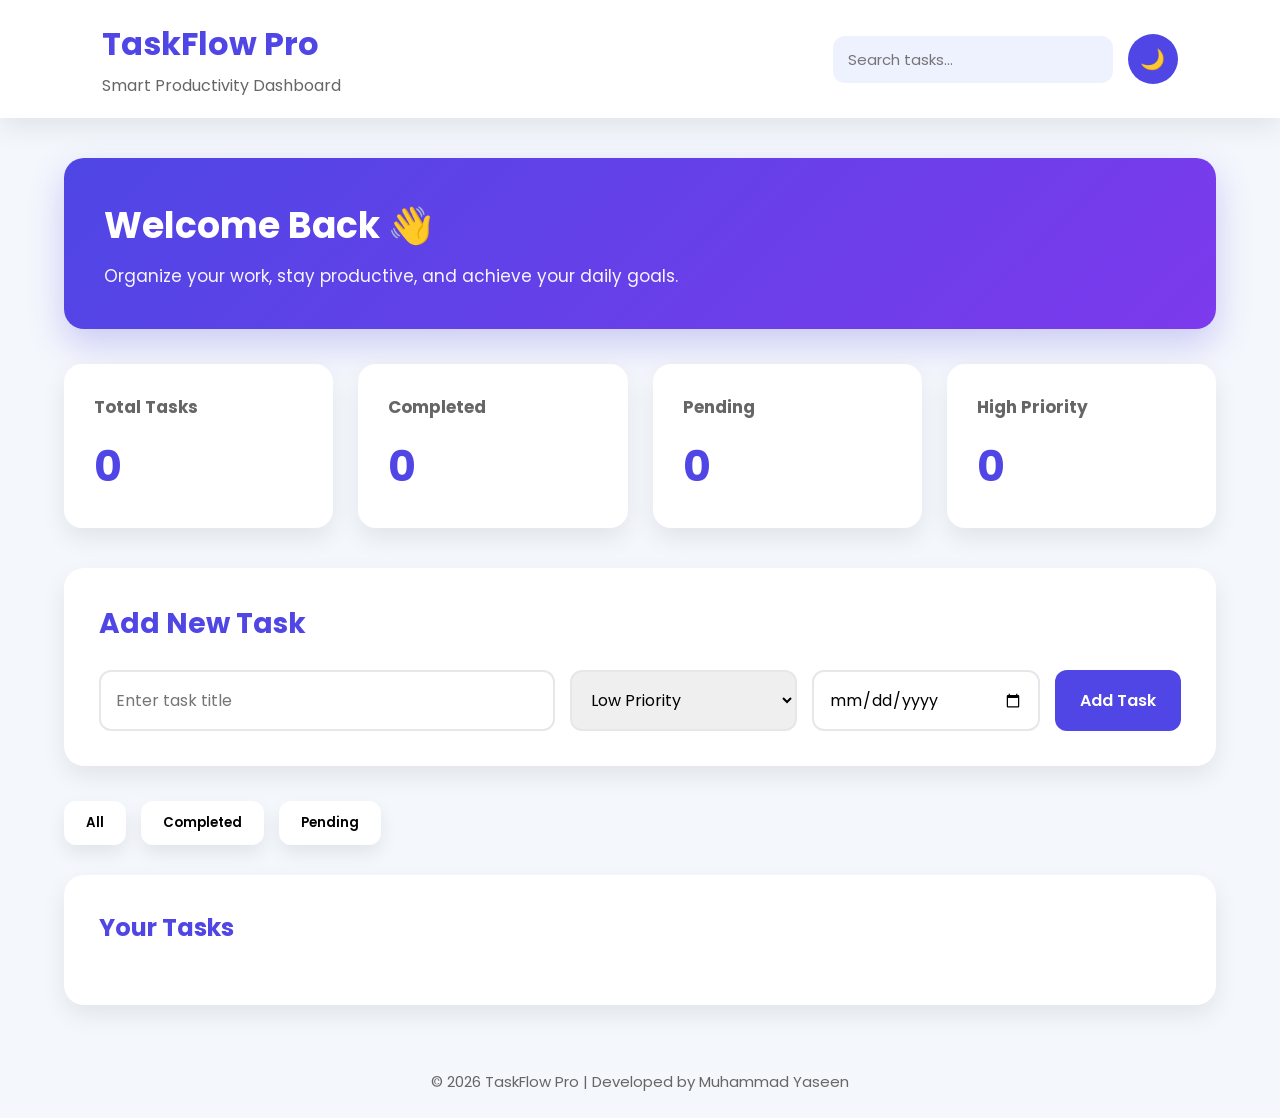
==== TaskFlow-Pro/index.html @ f18f9d73 "complete Task flow Project" ====
<!DOCTYPE html>
<html lang="en">

<head>
    <meta charset="UTF-8">
    <meta name="viewport" content="width=device-width, initial-scale=1.0">

    <title>TaskFlow Pro</title>

    <link rel="stylesheet" href="style.css">
</head>

<body>

    <!-- Header -->
    <header class="header">

        <div class="logo">
            <h1>TaskFlow Pro</h1>
            <p>Smart Productivity Dashboard</p>
        </div>

        <div class="header-actions">

            <input
                type="text"
                id="searchTask"
                placeholder="Search tasks...">

            <button id="themeBtn">
                🌙
            </button>

        </div>

    </header>

    <!-- Main Container -->
    <main class="container">

        <!-- Welcome -->
        <section class="welcome">

            <h2>Welcome Back 👋</h2>

            <p>
                Organize your work, stay productive,
                and achieve your daily goals.
            </p>

        </section>

        <!-- Statistics -->
        <section class="stats">

            <div class="card">
                <h3>Total Tasks</h3>
                <h1 id="totalTasks">0</h1>
            </div>

            <div class="card">
                <h3>Completed</h3>
                <h1 id="completedTasks">0</h1>
            </div>

            <div class="card">
                <h3>Pending</h3>
                <h1 id="pendingTasks">0</h1>
            </div>

            <div class="card">
                <h3>High Priority</h3>
                <h1 id="highPriority">0</h1>
            </div>

        </section>

        <!-- Add Task -->
        <section class="add-task">

            <h2>Add New Task</h2>

            <form id="taskForm">

                <input
                    type="text"
                    id="taskInput"
                    placeholder="Enter task title"
                    required>

                <select id="priority">

                    <option value="Low">
                        Low Priority
                    </option>

                    <option value="Medium">
                        Medium Priority
                    </option>

                    <option value="High">
                        High Priority
                    </option>

                </select>

                <input
                    type="date"
                    id="dueDate">

                <button type="submit">
                    Add Task
                </button>

            </form>

        </section>

        <!-- Filter -->
        <section class="filter">

            <button>All</button>
            <button>Completed</button>
            <button>Pending</button>

        </section>

        <!-- Task List -->

        <section class="task-list">

            <h2>Your Tasks</h2>

            <div id="tasks">

                <!-- JavaScript Tasks Here -->

            </div>

        </section>

    </main>

    <!-- Footer -->

    <footer>

        <p>
            © 2026 TaskFlow Pro | Developed by Muhammad Yaseen
        </p>

    </footer>

    <script src="script.js"></script>

</body>

</html>
---- TaskFlow-Pro/style.css ----
/* ===========================
   Google Font
=========================== */

@import url('https://fonts.googleapis.com/css2?family=Poppins:wght@300;400;500;600;700&display=swap');

/* ===========================
   Reset
=========================== */

*{
    margin:0;
    padding:0;
    box-sizing:border-box;
    font-family:'Poppins',sans-serif;
}

/* ===========================
   Body
=========================== */

body{
    background:#f4f7fc;
    color:#222;
    min-height:100vh;
}

/* ===========================
   Header
=========================== */

.header{

    display:flex;
    justify-content:space-between;
    align-items:center;

    padding:20px 8%;

    background:white;

    box-shadow:0 10px 25px rgba(0,0,0,.08);

    position:sticky;
    top:0;

    z-index:1000;
}

.logo h1{

    color:#4f46e5;

    font-size:32px;
}

.logo p{

    color:#666;

    margin-top:5px;
}

.header-actions{

    display:flex;

    gap:15px;

    align-items:center;
}

.header-actions input{

    width:280px;

    padding:12px 15px;

    border:none;

    border-radius:12px;

    background:#eef2ff;

    outline:none;

    font-size:15px;
}

#themeBtn{

    width:50px;

    height:50px;

    border:none;

    border-radius:50%;

    cursor:pointer;

    background:#4f46e5;

    color:white;

    font-size:20px;

    transition:.3s;
}

#themeBtn:hover{

    transform:scale(1.1);
}
/* ===========================
   Main Container
=========================== */

.container{

    width:90%;
    max-width:1300px;

    margin:40px auto;
}

/* ===========================
   Welcome Section
=========================== */

.welcome{

    background:linear-gradient(135deg,#4f46e5,#7c3aed);

    color:white;

    padding:40px;

    border-radius:20px;

    margin-bottom:35px;

    box-shadow:0 15px 35px rgba(79,70,229,.25);
}

.welcome h2{

    font-size:36px;

    margin-bottom:10px;
}

.welcome p{

    font-size:17px;

    opacity:.95;
}

/* ===========================
   Statistics Cards
=========================== */

.stats{

    display:grid;

    grid-template-columns:repeat(auto-fit,minmax(230px,1fr));

    gap:25px;

    margin-bottom:40px;
}

.card{

    background:white;

    padding:30px;

    border-radius:18px;

    box-shadow:0 10px 25px rgba(0,0,0,.08);

    transition:.3s;
}

.card:hover{

    transform:translateY(-8px);

    box-shadow:0 20px 35px rgba(79,70,229,.20);
}

.card h3{

    color:#666;

    font-size:17px;

    margin-bottom:15px;
}

.card h1{

    color:#4f46e5;

    font-size:42px;
}
/* ===========================
   Add Task Section
=========================== */

.add-task{

    background:#ffffff;

    padding:35px;

    border-radius:20px;

    box-shadow:0 10px 25px rgba(0,0,0,.08);

    margin-bottom:35px;
}

.add-task h2{

    margin-bottom:25px;

    color:#4f46e5;

    font-size:28px;
}

/* ===========================
   Task Form
=========================== */

#taskForm{

    display:grid;

    grid-template-columns:2fr 1fr 1fr auto;

    gap:15px;
}

#taskForm input,
#taskForm select{

    padding:15px;

    border:2px solid #e5e7eb;

    border-radius:12px;

    outline:none;

    font-size:16px;

    transition:.3s;
}

#taskForm input:focus,
#taskForm select:focus{

    border-color:#4f46e5;

    box-shadow:0 0 10px rgba(79,70,229,.20);
}

#taskForm button{

    background:#4f46e5;

    color:white;

    border:none;

    padding:15px 25px;

    border-radius:12px;

    cursor:pointer;

    font-size:16px;

    font-weight:600;

    transition:.3s;
}

#taskForm button:hover{

    background:#4338ca;

    transform:translateY(-3px);
}

/* ===========================
   Filter Buttons
=========================== */

.filter{

    display:flex;

    gap:15px;

    margin-bottom:30px;

    flex-wrap:wrap;
}

.filter button{

    background:white;

    border:none;

    padding:12px 22px;

    border-radius:12px;

    cursor:pointer;

    font-weight:600;

    box-shadow:0 8px 18px rgba(0,0,0,.08);

    transition:.3s;
}

.filter button:hover{

    background:#4f46e5;

    color:white;
}
/* ===========================
   Task List
=========================== */

.task-list{

    background:#ffffff;

    padding:35px;

    border-radius:20px;

    box-shadow:0 10px 25px rgba(0,0,0,.08);

    margin-bottom:35px;
}

.task-list h2{

    color:#4f46e5;

    margin-bottom:25px;
}

#tasks{

    display:flex;

    flex-direction:column;

    gap:20px;
}

/* ===========================
   Task Card
=========================== */

.task{

    display:flex;

    justify-content:space-between;

    align-items:center;

    padding:18px;

    border-left:6px solid #4f46e5;

    border-radius:15px;

    background:#f8f9ff;

    transition:.3s;
}

.task:hover{

    transform:translateY(-4px);

    box-shadow:0 12px 25px rgba(0,0,0,.12);
}

/* ===========================
   Footer
=========================== */

footer{

    text-align:center;

    padding:25px;

    color:#666;

    font-size:15px;
}

/* ===========================
   Mobile Responsive
=========================== */

@media(max-width:768px){

    .header{

        flex-direction:column;

        gap:20px;
    }

    .header-actions{

        width:100%;

        flex-direction:column;
    }

    .header-actions input{

        width:100%;
    }

    #taskForm{

        grid-template-columns:1fr;
    }

    .stats{

        grid-template-columns:1fr;
    }
}
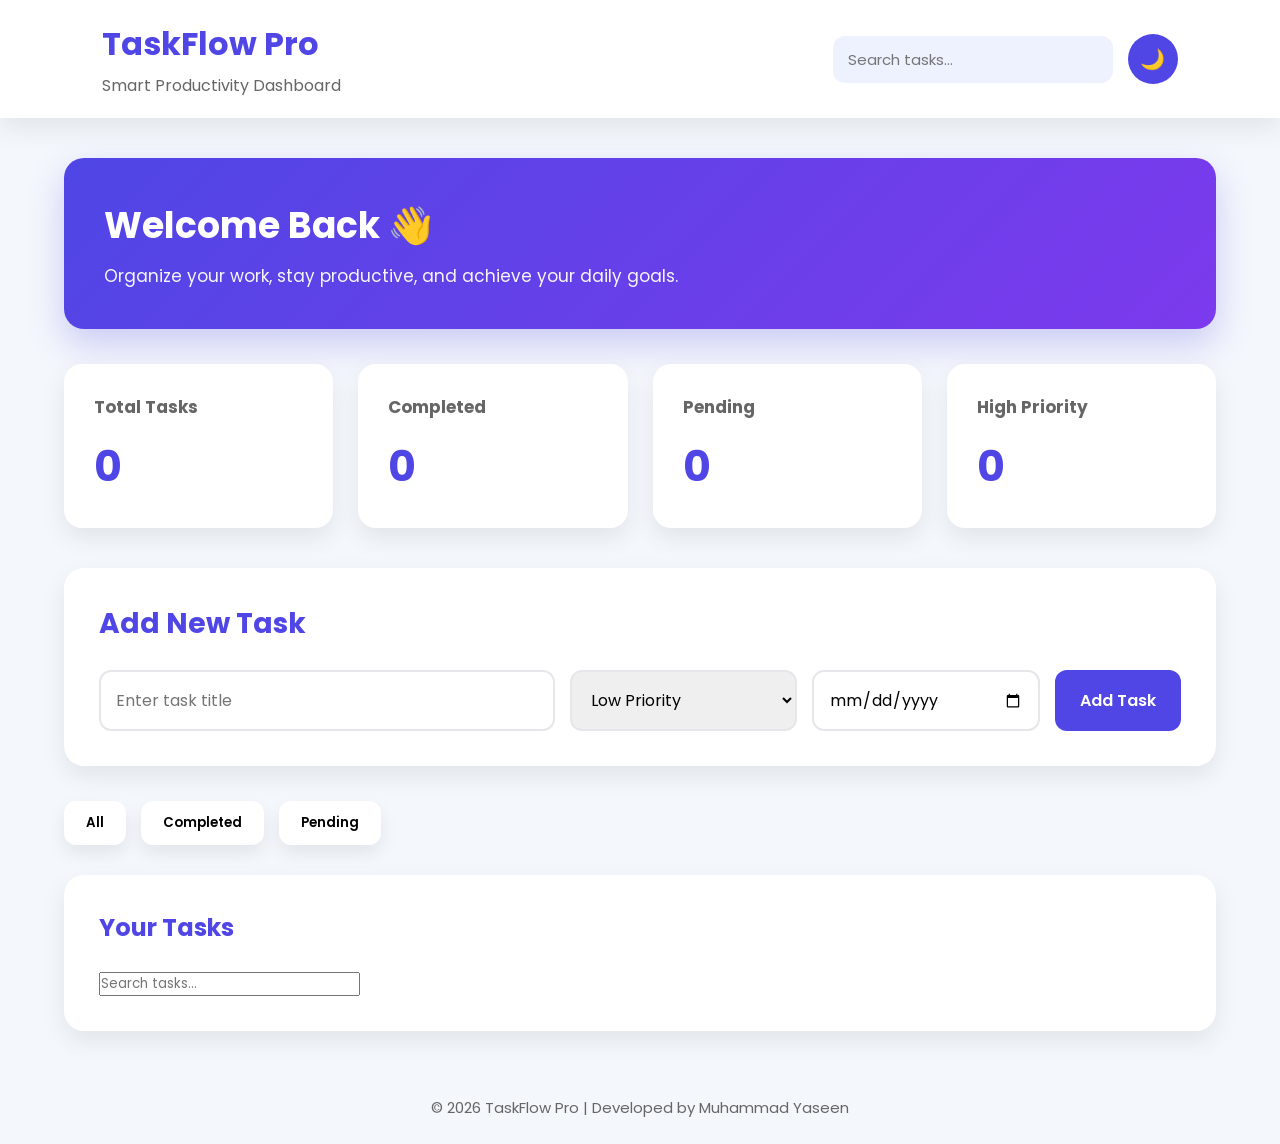
==== commit 3e3765cb: "complete TaskFlow Pro project" ====
--- a/TaskFlow-Pro/index.html
+++ b/TaskFlow-Pro/index.html
@@ -119,9 +119,11 @@
         <!-- Filter -->
         <section class="filter">
 
-            <button>All</button>
-            <button>Completed</button>
-            <button>Pending</button>
+            <button id="allBtn">All</button>
+
+            <button id="completedBtn">Completed</button>
+
+            <button id="pendingBtn">Pending</button>
 
         </section>
 
@@ -130,8 +132,12 @@
         <section class="task-list">
 
             <h2>Your Tasks</h2>
+            <input
+                type="text"
+                id="searchInput"
+                placeholder="Search tasks...">
 
-            <div id="tasks">
+            <div id="tasksContainer" class="tasks-grid"></div>
 
                 <!-- JavaScript Tasks Here -->
 
--- a/TaskFlow-Pro/style.css
+++ b/TaskFlow-Pro/style.css
@@ -450,4 +450,42 @@
 
         grid-template-columns:1fr;
     }
+}
+.task-card{
+    background:#ffffff;
+    border-left:6px solid #6C63FF;
+    border-radius:14px;
+    padding:18px;
+    margin-bottom:18px;
+    box-shadow:0 8px 20px rgba(0,0,0,.08);
+    transition:.3s;
+}
+
+.task-card:hover{
+    transform:translateY(-4px);
+}
+
+.task-card h3{
+    margin-bottom:10px;
+    color:#333;
+}
+
+.task-card button{
+    padding:10px 18px;
+    border:none;
+    border-radius:8px;
+    cursor:pointer;
+    margin-top:10px;
+    margin-right:8px;
+    font-weight:bold;
+}
+
+.complete-btn{
+    background:#22c55e;
+    color:white;
+}
+
+.delete-btn{
+    background:#ef4444;
+    color:white;
 }
